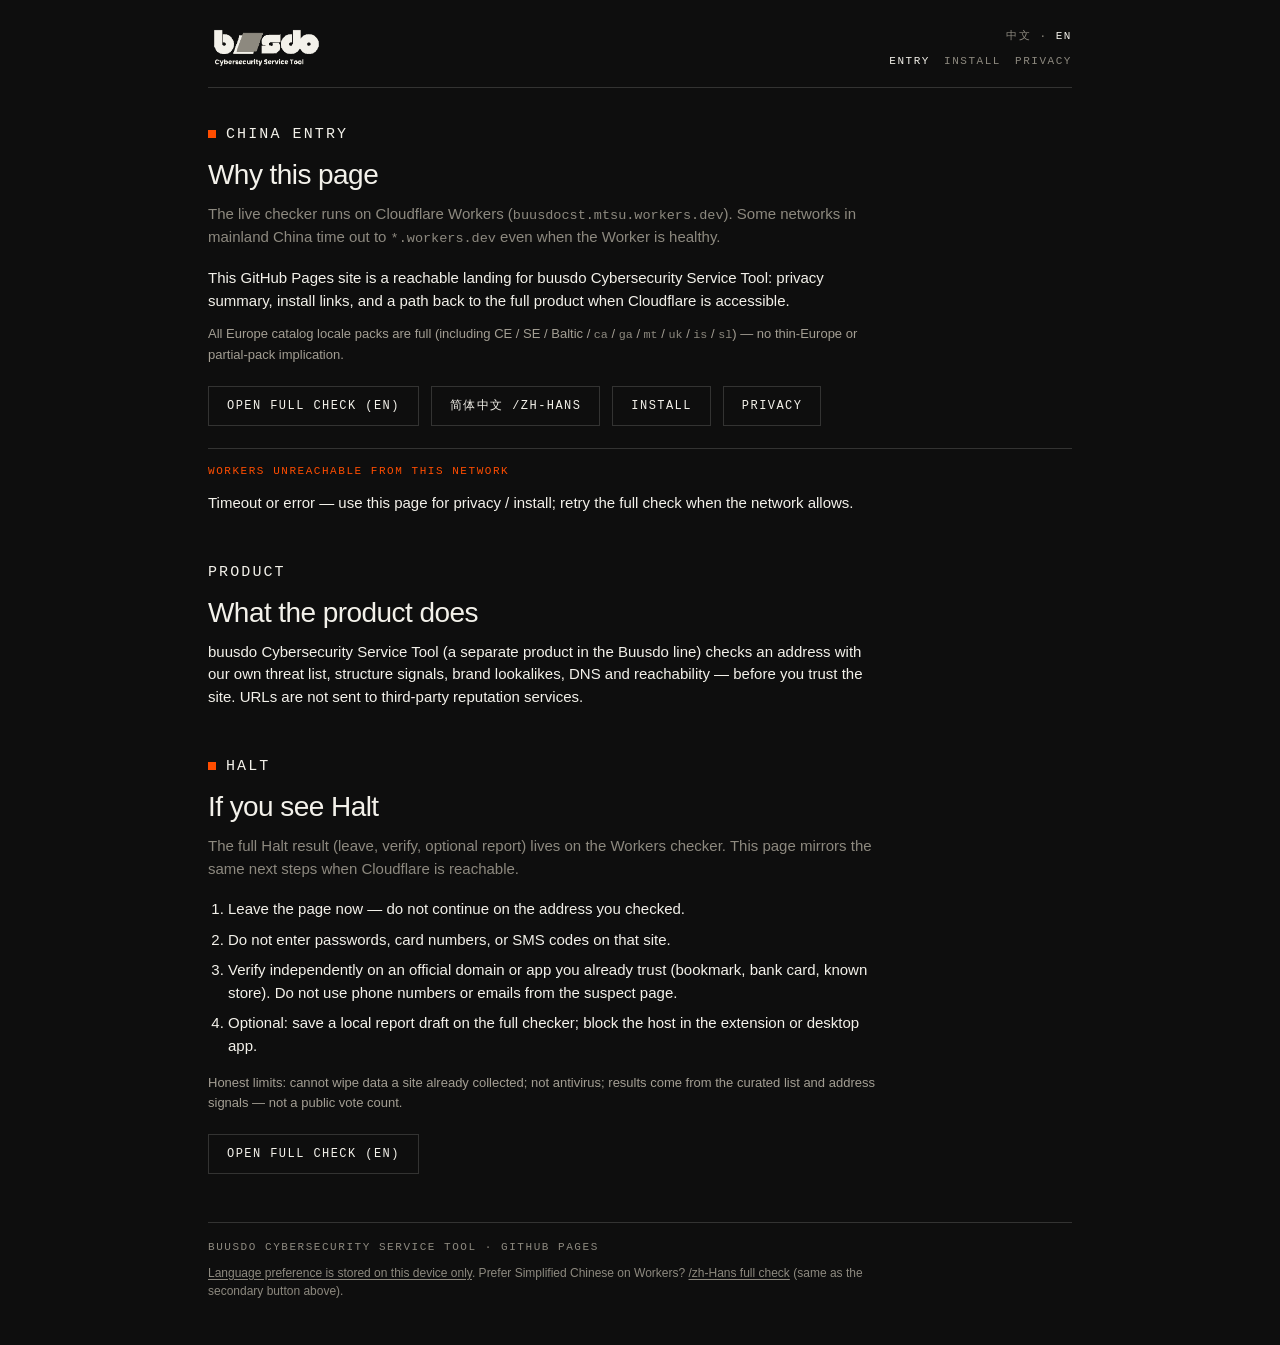
==== en.html @ 749393db "Publish China entry from buusdo-Cybersecurity-Service-Tool otas0/buusdo-Cybersecurity-Service-Tool@f" ====
<!DOCTYPE html>
<html lang="en">
  <head>
    <meta charset="UTF-8" />
    <meta name="viewport" content="width=device-width, initial-scale=1" />
    <meta
      name="description"
      content="buusdo Cybersecurity Service Tool. China-facing entry on GitHub Pages."
    />
    <title>buusdo Cybersecurity Service Tool · China entry</title>
    <link rel="icon" href="./assets/favicon.svg" type="image/svg+xml" />
    <link rel="stylesheet" href="./styles.css" />
    <script src="./lang-persist.js"></script>
  </head>
  <body>
    <main class="shell">
      <header class="top">
        <h1 class="brand-lockup">
          <a href="./en.html" aria-current="page">
            <img
              class="brand-logo"
              src="./assets/buusdo-wordmark.png"
              width="117"
              height="40"
              decoding="async"
              alt="buusdo Cybersecurity Service Tool"
            />
          </a>
        </h1>
        <div class="top-end">
          <p class="lang-switch" data-testid="china-lang-switch">
            <a href="./index.html?china_lang=zh" data-china-lang="zh">中文</a>
            ·
            <a href="./en.html?china_lang=en" data-china-lang="en" aria-current="page">EN</a>
          </p>
          <nav class="china-site-nav" aria-label="Site">
            <a href="./en.html" aria-current="page">Entry</a>
            <a href="./install-en.html">Install</a>
            <a href="./privacy-en.html">Privacy</a>
          </nav>
        </div>
      </header>

      <section class="stage">
        <p class="kicker"><span class="mark" aria-hidden="true"></span>China entry</p>
        <h2>Why this page</h2>
        <p class="lede">
          The live checker runs on Cloudflare Workers
          (<code>buusdocst.mtsu.workers.dev</code>). Some networks in mainland China
          time out to <code>*.workers.dev</code> even when the Worker is healthy.
        </p>
        <p>
          This GitHub Pages site is a reachable landing for buusdo Cybersecurity Service
          Tool: privacy summary, install links, and a path back to the full product when
          Cloudflare is accessible.
        </p>
        <p class="hint" data-testid="china-europe-packs-full">
          All Europe catalog locale packs are full (including CE / SE / Baltic /
          <code>ca</code> / <code>ga</code> / <code>mt</code> / <code>uk</code> /
          <code>is</code> / <code>sl</code>) — no thin-Europe or partial-pack implication.
        </p>
        <div class="actions">
          <a
            class="primary-button"
            data-full-check
            href="https://buusdocst.mtsu.workers.dev/en"
            rel="noreferrer"
            >Open full check (EN)</a
          >
          <a
            class="ghost-button"
            data-testid="china-workers-zh-hans"
            href="https://buusdocst.mtsu.workers.dev/zh-Hans"
            rel="noreferrer"
            >简体中文 /zh-Hans</a
          >
          <a class="ghost-button" href="./install-en.html">Install</a>
          <a class="ghost-button" href="./privacy-en.html">Privacy</a>
        </div>
        <div
          id="workers-reach"
          class="reach"
          data-state="checking"
          aria-live="polite"
        >
          <p class="reach-row">
            <span class="reach-status" data-reach-status>Checking Workers…</span>
          </p>
          <p class="reach-detail" data-reach-detail></p>
        </div>
      </section>

      <section class="stage">
        <p class="kicker">Product</p>
        <h2>What the product does</h2>
        <p>
          buusdo Cybersecurity Service Tool (a separate product in the Buusdo line) checks an address with
          our own threat list, structure signals, brand lookalikes, DNS and reachability — before you trust
          the site. URLs are not sent to third-party reputation services.
        </p>
      </section>

      <section class="stage" data-testid="china-halt-next-steps" id="halt-next-steps">
        <p class="kicker"><span class="mark" aria-hidden="true"></span>Halt</p>
        <h2>If you see Halt</h2>
        <p class="lede">
          The full Halt result (leave, verify, optional report) lives on the Workers checker.
          This page mirrors the same next steps when Cloudflare is reachable.
        </p>
        <ol class="halt-steps">
          <li>Leave the page now — do not continue on the address you checked.</li>
          <li>Do not enter passwords, card numbers, or SMS codes on that site.</li>
          <li>
            Verify independently on an official domain or app you already trust (bookmark,
            bank card, known store). Do not use phone numbers or emails from the suspect page.
          </li>
          <li>
            Optional: save a local report draft on the full checker; block the host in the
            extension or desktop app.
          </li>
        </ol>
        <p class="hint">
          Honest limits: cannot wipe data a site already collected; not antivirus; results
          come from the curated list and address signals — not a public vote count.
        </p>
        <div class="actions">
          <a
            class="primary-button"
            data-full-check
            href="https://buusdocst.mtsu.workers.dev/en"
            rel="noreferrer"
            >Open full check (EN)</a
          >
        </div>
      </section>

      <footer class="foot">
        <p>buusdo Cybersecurity Service Tool · GitHub Pages</p>
        <p class="foot-note">
          <a href="./privacy-en.html#china-lang-pref">Language preference is stored on this device only</a>.
          Prefer Simplified Chinese on Workers?
          <a data-testid="china-workers-zh-hans-footnote" href="https://buusdocst.mtsu.workers.dev/zh-Hans" rel="noreferrer"
            >/zh-Hans full check</a
          >
          (same as the secondary button above).
        </p>
      </footer>
    </main>
    <script src="./reachability.js" defer></script>
  </body>
</html>
---- styles.css ----
/**
 * China entry — same instrument language as buusdocst.mtsu.workers.dev
 * (shared/tokens.css + website shield.css shell patterns).
 */
@import "./assets/tokens.css";

* {
  box-sizing: border-box;
}

html {
  scroll-behavior: smooth;
}

body {
  margin: 0;
  min-height: 100vh;
  background: var(--bg);
  color: var(--text);
  font-family: var(--font);
  line-height: 1.5;
  -webkit-font-smoothing: antialiased;
}

a {
  color: inherit;
  text-decoration: none;
}

.shell {
  max-width: 920px;
  margin: 0 auto;
  padding: 28px 28px 48px;
}

.shell .top {
  display: flex;
  align-items: flex-start;
  justify-content: space-between;
  gap: 16px;
  padding: 0 0 18px;
  border-bottom: 1px solid var(--line);
}

.shell .top-end {
  display: flex;
  flex-direction: column;
  align-items: flex-end;
  gap: 8px;
  text-align: right;
}

.shell .china-site-nav {
  display: flex;
  flex-wrap: wrap;
  justify-content: flex-end;
  gap: 10px 14px;
  font-family: var(--mono);
  font-size: 11px;
  letter-spacing: 0.14em;
  text-transform: uppercase;
  color: var(--muted);
}

.shell .china-site-nav a {
  color: var(--muted);
  text-decoration: none;
}

.shell .china-site-nav a:hover {
  color: var(--text);
}

.shell .china-site-nav a[aria-current="page"] {
  color: var(--text);
}

.shell .brand-lockup {
  display: flex;
  align-items: center;
  margin: 0;
}

.shell .brand-lockup a {
  display: inline-flex;
  align-items: center;
  text-decoration: none;
  color: inherit;
  /* Larger hit target so logo home ≠ accidental lang switch on narrow screens */
  min-height: 44px;
  min-width: 44px;
  padding: 6px 14px 6px 0;
  margin: -6px 0;
  box-sizing: border-box;
}

.shell .brand-logo {
  display: block;
  height: 40px;
  width: auto;
  aspect-ratio: 405 / 138;
  max-width: min(220px, 55vw);
  object-fit: contain;
  object-position: left center;
  background: transparent;
  border: 0;
}

.shell .lang-switch,
.shell .nav-link,
.shell .kicker {
  font-family: var(--mono);
  font-size: 11px;
  letter-spacing: 0.14em;
  text-transform: uppercase;
  color: var(--muted);
  margin: 0;
}

.shell .lang-switch a {
  color: var(--muted);
  text-decoration: none;
}

.shell .lang-switch a:hover {
  color: var(--text);
}

.shell .lang-switch a[aria-current="page"] {
  color: var(--text);
}

.shell .stage {
  padding: 36px 0 0;
}

.shell .kicker {
  margin: 0 0 14px;
}

.shell h2 {
  margin: 0 0 12px;
  font-size: 28px;
  font-weight: 450;
  letter-spacing: -0.02em;
  line-height: 1.15;
}

.shell h3 {
  margin: 22px 0 8px;
  font-family: var(--mono);
  font-size: 11px;
  font-weight: 500;
  letter-spacing: 0.14em;
  text-transform: uppercase;
  color: var(--muted);
}

.shell .stage p,
.shell .stage li {
  margin: 0 0 12px;
  font-size: 15px;
  font-weight: 400;
  color: var(--text);
  max-width: 42rem;
}

.shell .stage p.lede {
  color: var(--muted);
  font-size: 15px;
  margin-bottom: 18px;
}

.shell .halt-steps {
  margin: 0 0 16px;
  padding-left: 1.25rem;
  max-width: 42rem;
}

.shell .halt-steps li {
  margin: 0 0 8px;
}

.shell .stage p.hint {
  /* Explicit AA hex (≥4.5:1 on --bg #0e0e0e); matches desktop .hint */
  color: #a39e93;
  font-size: 13px;
  max-width: 42rem;
}

.shell .hint-dismiss {
  margin-left: 0.5rem;
  padding: 0;
  border: 0;
  background: transparent;
  color: #a39e93;
  font: inherit;
  text-decoration: underline;
  text-underline-offset: 2px;
  cursor: pointer;
}

.shell .hint-dismiss:hover,
.shell .hint-dismiss:focus-visible {
  color: var(--text);
}

.shell .muted {
  color: var(--muted);
  font-size: 13px;
}

.shell a.inline {
  color: var(--text);
  text-decoration: underline;
  text-decoration-color: var(--line);
  text-underline-offset: 3px;
}

.shell a.inline:hover {
  color: var(--halt);
  text-decoration-color: var(--halt);
}

.shell code {
  font-family: var(--mono);
  font-size: 0.9em;
  color: var(--muted);
}

.shell ul.plain {
  margin: 0;
  padding: 0;
  list-style: none;
}

.shell ul.plain li {
  margin: 0;
  padding: 14px 0;
  border-top: 1px solid var(--line);
}

.shell ul.plain li:last-child {
  border-bottom: 1px solid var(--line);
}

.shell .actions {
  display: flex;
  flex-wrap: wrap;
  gap: 12px;
  margin-top: 22px;
}

.shell .primary-button {
  display: inline-flex;
  align-items: center;
  justify-content: center;
  min-height: 40px;
  border: 0;
  border-radius: 0;
  padding: 0 18px;
  background: var(--halt);
  color: var(--bg);
  font-family: var(--mono);
  font-size: 12px;
  letter-spacing: 0.12em;
  text-transform: uppercase;
  text-decoration: none;
  cursor: pointer;
}

.shell .primary-button:hover {
  background: var(--text);
  color: var(--bg);
}

.shell .primary-button.is-disabled,
.shell a.primary-button.is-disabled {
  opacity: 0.45;
  pointer-events: none;
  cursor: not-allowed;
}

.shell .ghost-button {
  display: inline-flex;
  align-items: center;
  justify-content: center;
  min-height: 40px;
  border: 1px solid var(--line);
  border-radius: 0;
  padding: 0 18px;
  background: transparent;
  color: var(--text);
  font-family: var(--mono);
  font-size: 12px;
  letter-spacing: 0.12em;
  text-transform: uppercase;
  text-decoration: none;
}

.shell .ghost-button:hover {
  border-color: var(--halt);
  color: var(--halt);
}

.shell .mark {
  display: inline-block;
  width: 8px;
  height: 8px;
  margin-right: 10px;
  vertical-align: middle;
  background: var(--halt);
  border: 1px solid var(--halt);
}

.shell .reach {
  margin-top: 22px;
  padding: 14px 0 0;
  border-top: 1px solid var(--line);
}

.shell .reach-row {
  display: flex;
  flex-wrap: wrap;
  align-items: baseline;
  gap: 10px 16px;
  margin: 0;
}

.shell .reach-status {
  font-family: var(--mono);
  font-size: 11px;
  letter-spacing: 0.14em;
  text-transform: uppercase;
  color: var(--muted);
}

.shell .reach[data-state="soft-fail"] .reach-status {
  color: #d4a574; /* caution — reachable but wrong service */
}

.shell .reach[data-state="ok"] .reach-status {
  color: var(--text);
}

.shell .reach[data-state="fail"] .reach-status {
  color: var(--halt);
}

.shell .reach-detail {
  margin: 6px 0 0;
  font-size: 13px;
  color: var(--muted);
  max-width: 42rem;
}

.shell .foot {
  margin-top: 48px;
  padding-top: 16px;
  border-top: 1px solid var(--line);
}

.shell .foot > p:first-child {
  margin: 0;
  font-family: var(--mono);
  font-size: 11px;
  letter-spacing: 0.14em;
  text-transform: uppercase;
  color: var(--muted);
}

.shell .foot-note {
  margin: 8px 0 0;
  font-family: var(--sans, "Helvetica Neue", Helvetica, Arial, sans-serif);
  font-size: 12px;
  letter-spacing: 0;
  text-transform: none;
  color: var(--muted);
  max-width: 42rem;
}

.shell .foot-note a {
  color: var(--muted);
  text-decoration: underline;
  text-underline-offset: 2px;
}

.shell .foot-note a:hover {
  color: var(--text);
}

@media (max-width: 640px) {
  .shell {
    padding: 22px 18px 40px;
  }

  .shell .top {
    gap: 16px 20px;
  }

  .shell .brand-lockup {
    flex: 1 1 auto;
    min-width: 0;
    padding-right: 8px;
  }

  .shell .brand-lockup a {
    min-height: 48px;
    padding-right: 20px;
    margin-right: 4px;
  }

  .shell .top-end {
    flex: 0 1 auto;
    max-width: calc(100% - 12px);
    row-gap: 10px;
  }

  .shell .brand-logo {
    height: 40px;
    max-width: min(200px, 58vw);
  }

  .shell h2 {
    font-size: 22px;
  }

  .shell .actions {
    flex-direction: column;
    align-items: stretch;
  }
}
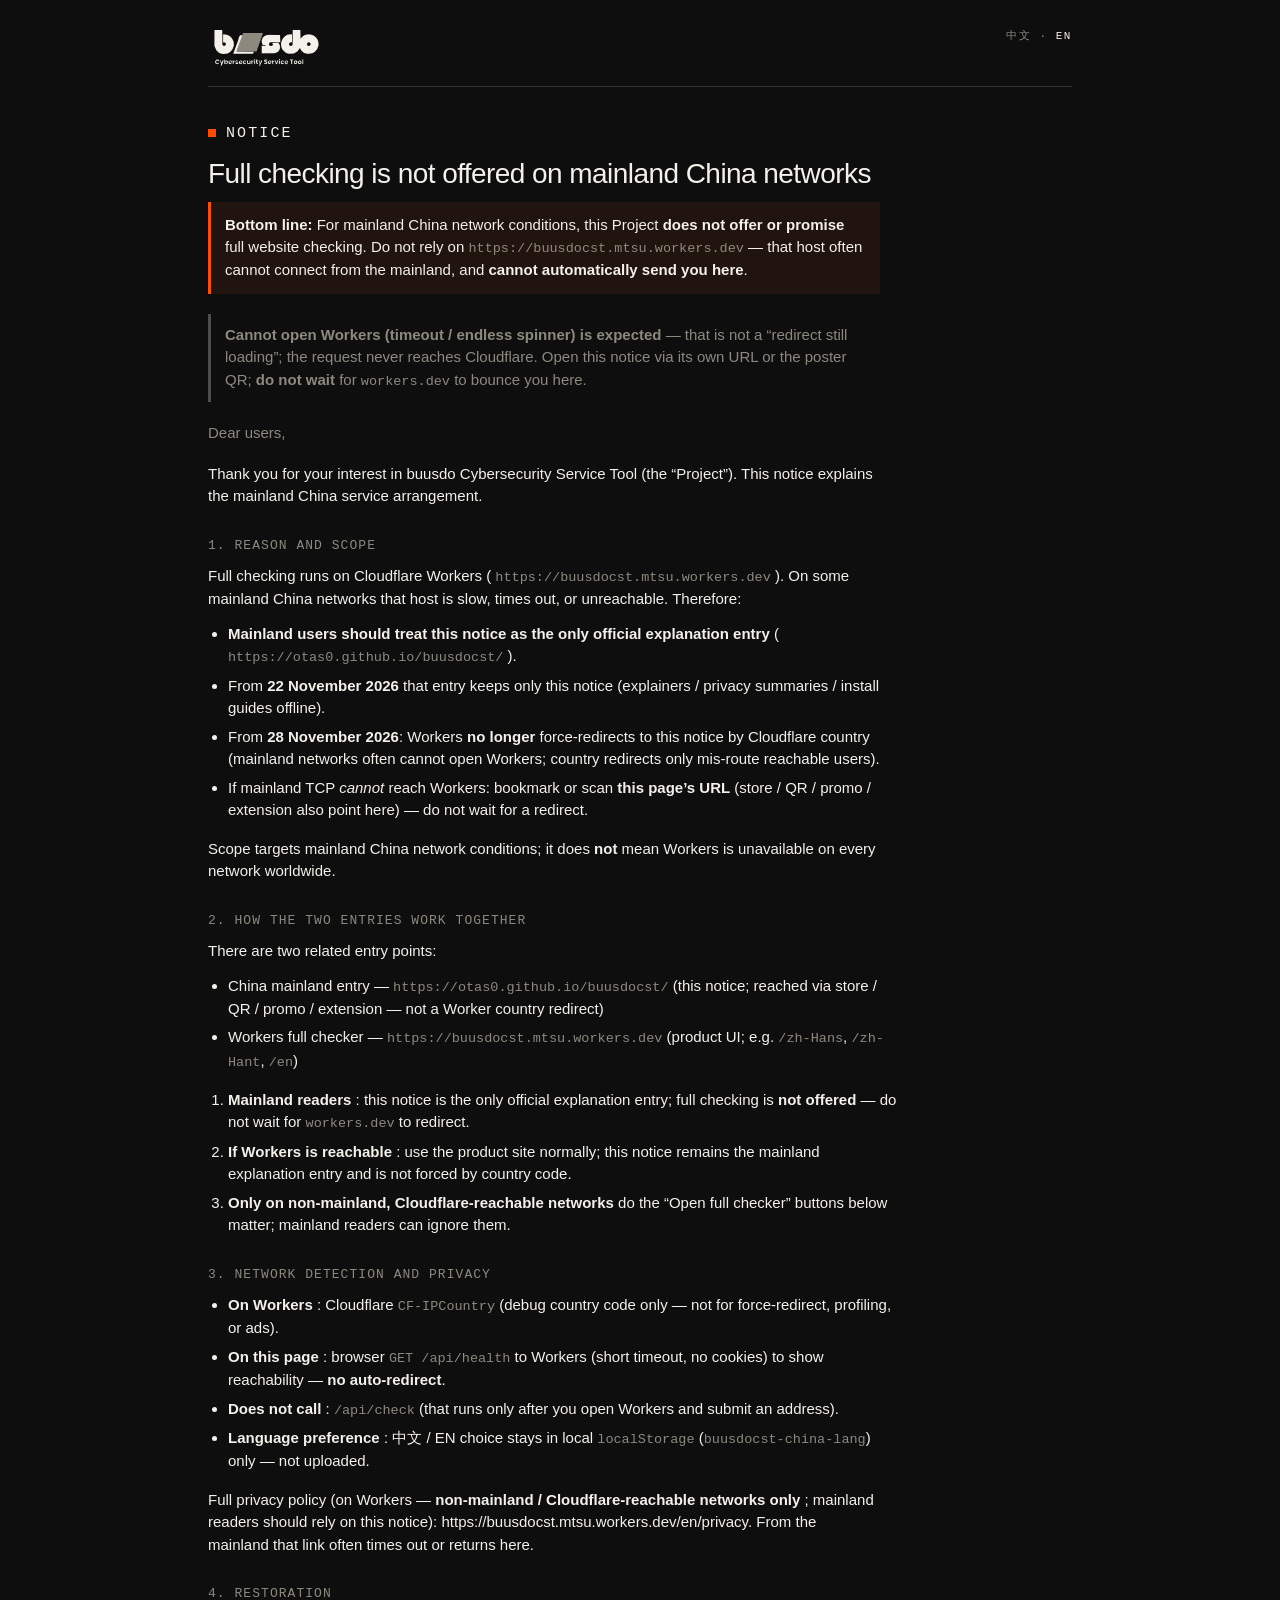
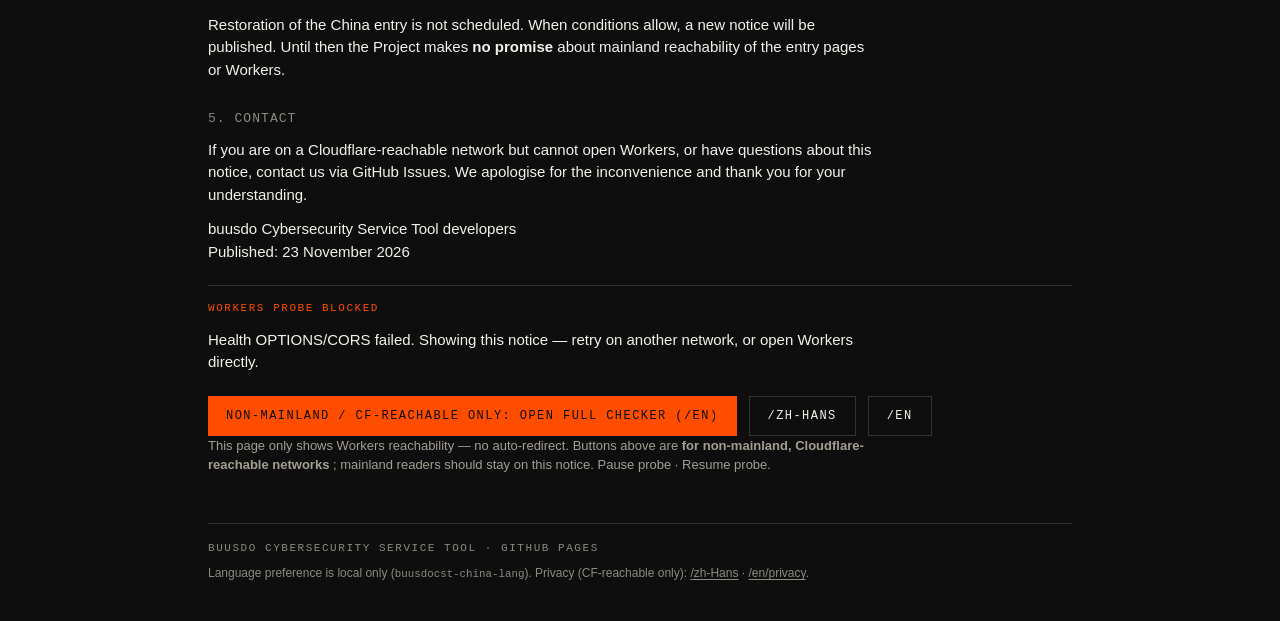
==== commit 0b47f484: "Publish China entry from buusdo-Cybersecurity-Service-Tool otas0/buusdo-Cybersecurity-Service-Tool@d" ====
--- a/en.html
+++ b/en.html
@@ -5,21 +5,25 @@
     <meta name="viewport" content="width=device-width, initial-scale=1" />
     <meta
       name="description"
-      content="buusdo Cybersecurity Service Tool. China-facing entry on GitHub Pages."
+      content="buusdo Cybersecurity Service Tool: full checking is not offered on mainland China networks. Read this notice; do not wait for workers.dev to redirect."
     />
-    <title>buusdo Cybersecurity Service Tool · China entry</title>
+    <title>Mainland service not offered · Notice · buusdo Cybersecurity Service Tool</title>
     <link rel="icon" href="./assets/favicon.svg" type="image/svg+xml" />
     <link rel="stylesheet" href="./styles.css" />
     <script src="./lang-persist.js"></script>
+    <script src="./region-redirect.js"></script>
   </head>
   <body>
-    <main class="shell">
+    <main class="shell" data-testid="china-notice">
       <header class="top">
         <h1 class="brand-lockup">
           <a href="./en.html" aria-current="page">
             <img
               class="brand-logo"
-              src="./assets/buusdo-wordmark.png"
+              data-brand-wordmark="1"
+              data-src-dark="./assets/buusdo-wordmark.svg"
+              data-src-light="./assets/buusdo-wordmark-on-light.svg"
+              src="./assets/buusdo-wordmark.svg"
               width="117"
               height="40"
               decoding="async"
@@ -33,119 +37,249 @@
             ·
             <a href="./en.html?china_lang=en" data-china-lang="en" aria-current="page">EN</a>
           </p>
-          <nav class="china-site-nav" aria-label="Site">
-            <a href="./en.html" aria-current="page">Entry</a>
-            <a href="./install-en.html">Install</a>
-            <a href="./privacy-en.html">Privacy</a>
-          </nav>
         </div>
       </header>
 
-      <section class="stage">
-        <p class="kicker"><span class="mark" aria-hidden="true"></span>China entry</p>
-        <h2>Why this page</h2>
-        <p class="lede">
-          The live checker runs on Cloudflare Workers
-          (<code>buusdocst.mtsu.workers.dev</code>). Some networks in mainland China
-          time out to <code>*.workers.dev</code> even when the Worker is healthy.
-        </p>
-        <p>
-          This GitHub Pages site is a reachable landing for buusdo Cybersecurity Service
-          Tool: privacy summary, install links, and a path back to the full product when
-          Cloudflare is accessible.
-        </p>
-        <p class="hint" data-testid="china-europe-packs-full">
-          All Europe catalog locale packs are full (including CE / SE / Baltic /
-          <code>ca</code> / <code>ga</code> / <code>mt</code> / <code>uk</code> /
-          <code>is</code> / <code>sl</code>) — no thin-Europe or partial-pack implication.
-        </p>
-        <div class="actions">
-          <a
-            class="primary-button"
-            data-full-check
-            href="https://buusdocst.mtsu.workers.dev/en"
+      <article class="stage notice">
+        <p class="kicker"><span class="mark" aria-hidden="true"></span>Notice</p>
+        <h2 data-testid="china-notice-title">
+          Full checking is not offered on mainland China networks
+        </h2>
+
+        <p
+          class="lede notice-status"
+          data-testid="china-notice-service-closed"
+          role="status"
+        >
+          <strong>Bottom line:</strong>
+          For mainland China network conditions, this Project
+          <strong>does not offer or promise</strong>
+          full website checking. Do not rely on
+          <code>https://buusdocst.mtsu.workers.dev</code>
+          — that host often cannot connect from the mainland, and
+          <strong>cannot automatically send you here</strong>.
+        </p>
+
+        <p class="lede notice-top-tip" data-testid="china-notice-workers-unreachable-ok">
+          <strong>Cannot open Workers (timeout / endless spinner) is expected</strong>
+          — that is not a “redirect still loading”; the request never reaches Cloudflare.
+          Open this notice via its own URL or the poster QR;
+          <strong>do not wait</strong> for
+          <code>workers.dev</code>
+          to bounce you here.
+        </p>
+
+        <p class="lede">Dear users,</p>
+        <p>
+          Thank you for your interest in buusdo Cybersecurity Service Tool (the “Project”). This
+          notice explains the mainland China service arrangement.
+        </p>
+
+        <h3>1. Reason and scope</h3>
+        <p>
+          Full checking runs on Cloudflare Workers (
+          <code>https://buusdocst.mtsu.workers.dev</code>
+          ). On some mainland China networks that host is slow, times out, or unreachable.
+          Therefore:
+        </p>
+        <ul>
+          <li>
+            <strong>Mainland users should treat this notice as the only official explanation
+            entry</strong>
+            (
+            <code>https://otas0.github.io/buusdocst/</code>
+            ).
+          </li>
+          <li>
+            From
+            <strong>22 November 2026</strong>
+            that entry keeps only this notice (explainers / privacy summaries / install guides
+            offline).
+          </li>
+          <li>
+            From
+            <strong>28 November 2026</strong>:
+            Workers
+            <strong>no longer</strong>
+            force-redirects to this notice by Cloudflare country (mainland networks often cannot open Workers; country redirects only mis-route reachable users).
+          </li>
+          <li>
+            If mainland TCP
+            <em>cannot</em>
+            reach Workers: bookmark or scan
+            <strong>this page’s URL</strong>
+            (store / QR / promo / extension also point here) — do not wait for a redirect.
+          </li>
+        </ul>
+        <p>
+          Scope targets mainland China network conditions; it does
+          <strong>not</strong>
+          mean Workers is unavailable on every network worldwide.
+        </p>
+
+        <h3>2. How the two entries work together</h3>
+        <p>There are two related entry points:</p>
+        <ul>
+          <li>
+            China mainland entry —
+            <code>https://otas0.github.io/buusdocst/</code>
+            (this notice; reached via store / QR / promo / extension — not a Worker country redirect)
+          </li>
+          <li>
+            Workers full checker —
+            <code>https://buusdocst.mtsu.workers.dev</code>
+            (product UI; e.g.
+            <code>/zh-Hans</code>, <code>/zh-Hant</code>, <code>/en</code>)
+          </li>
+        </ul>
+        <ol>
+          <li>
+            <strong>Mainland readers</strong>
+            : this notice is the only official explanation entry; full checking is
+            <strong>not offered</strong>
+            — do not wait for
+            <code>workers.dev</code>
+            to redirect.
+          </li>
+          <li>
+            <strong>If Workers is reachable</strong>
+            : use the product site normally; this notice remains the mainland explanation entry and is not forced by country code.
+          </li>
+          <li>
+            <strong>Only on non-mainland, Cloudflare-reachable networks</strong>
+            do the “Open full checker” buttons below matter; mainland readers can ignore them.
+          </li>
+        </ol>
+
+        <h3>3. Network detection and privacy</h3>
+        <ul>
+          <li>
+            <strong>On Workers</strong>
+            : Cloudflare
+            <code>CF-IPCountry</code>
+            (debug country code only — not for force-redirect, profiling, or ads).
+          </li>
+          <li>
+            <strong>On this page</strong>
+            : browser
+            <code>GET /api/health</code>
+            to Workers (short timeout, no cookies) to show reachability —
+            <strong>no auto-redirect</strong>.
+          </li>
+          <li>
+            <strong>Does not call</strong>
+            : <code>/api/check</code>
+            (that runs only after you open Workers and submit an address).
+          </li>
+          <li>
+            <strong>Language preference</strong>
+            : 中文 / EN choice stays in local
+            <code>localStorage</code>
+            (<code>buusdocst-china-lang</code>) only — not uploaded.
+          </li>
+        </ul>
+        <p>
+          Full privacy policy (on Workers —
+          <strong>non-mainland / Cloudflare-reachable networks only</strong>
+          ; mainland readers should rely on this notice):
+          <a
+            href="https://buusdocst.mtsu.workers.dev/en/privacy"
+            rel="noopener noreferrer"
+            data-testid="china-notice-privacy-link"
+            >https://buusdocst.mtsu.workers.dev/en/privacy</a
+          >.
+          From the mainland that link often times out or returns here.
+        </p>
+
+        <h3>4. Restoration</h3>
+        <p>
+          Restoration of the China entry is not scheduled. When conditions allow, a new notice
+          will be published. Until then the Project makes
+          <strong>no promise</strong>
+          about mainland reachability of the entry pages or Workers.
+        </p>
+
+        <h3>5. Contact</h3>
+        <p>
+          If you are on a Cloudflare-reachable network but cannot open Workers, or have questions
+          about this notice, contact us via
+          <a
+            href="https://github.com/otas0/buusdo-Cybersecurity-Service-Tool/issues"
             rel="noreferrer"
-            >Open full check (EN)</a
-          >
-          <a
-            class="ghost-button"
-            data-testid="china-workers-zh-hans"
-            href="https://buusdocst.mtsu.workers.dev/zh-Hans"
-            rel="noreferrer"
-            >简体中文 /zh-Hans</a
-          >
-          <a class="ghost-button" href="./install-en.html">Install</a>
-          <a class="ghost-button" href="./privacy-en.html">Privacy</a>
-        </div>
+            >GitHub Issues</a
+          >. We apologise for the inconvenience and thank you for your understanding.
+        </p>
+        <p class="notice-sign">
+          buusdo Cybersecurity Service Tool developers<br />
+          Published: 23 November 2026
+        </p>
+
         <div
           id="workers-reach"
           class="reach"
           data-state="checking"
+          role="status"
           aria-live="polite"
+          aria-atomic="true"
+          aria-busy="true"
+          data-testid="china-workers-reach"
         >
           <p class="reach-row">
             <span class="reach-status" data-reach-status>Checking Workers…</span>
           </p>
           <p class="reach-detail" data-reach-detail></p>
         </div>
-      </section>
-
-      <section class="stage">
-        <p class="kicker">Product</p>
-        <h2>What the product does</h2>
-        <p>
-          buusdo Cybersecurity Service Tool (a separate product in the Buusdo line) checks an address with
-          our own threat list, structure signals, brand lookalikes, DNS and reachability — before you trust
-          the site. URLs are not sent to third-party reputation services.
-        </p>
-      </section>
-
-      <section class="stage" data-testid="china-halt-next-steps" id="halt-next-steps">
-        <p class="kicker"><span class="mark" aria-hidden="true"></span>Halt</p>
-        <h2>If you see Halt</h2>
-        <p class="lede">
-          The full Halt result (leave, verify, optional report) lives on the Workers checker.
-          This page mirrors the same next steps when Cloudflare is reachable.
-        </p>
-        <ol class="halt-steps">
-          <li>Leave the page now — do not continue on the address you checked.</li>
-          <li>Do not enter passwords, card numbers, or SMS codes on that site.</li>
-          <li>
-            Verify independently on an official domain or app you already trust (bookmark,
-            bank card, known store). Do not use phone numbers or emails from the suspect page.
-          </li>
-          <li>
-            Optional: save a local report draft on the full checker; block the host in the
-            extension or desktop app.
-          </li>
-        </ol>
-        <p class="hint">
-          Honest limits: cannot wipe data a site already collected; not antivirus; results
-          come from the curated list and address signals — not a public vote count.
-        </p>
+
         <div class="actions">
           <a
             class="primary-button"
+            data-testid="china-workers-entry"
             data-full-check
             href="https://buusdocst.mtsu.workers.dev/en"
             rel="noreferrer"
-            >Open full check (EN)</a
+            >Non-mainland / CF-reachable only: open full checker (/en)</a
+          >
+          <a
+            class="ghost-button"
+            data-testid="china-workers-zh-hans"
+            href="https://buusdocst.mtsu.workers.dev/zh-Hans"
+            rel="noreferrer"
+            >/zh-Hans</a
+          >
+          <a class="ghost-button" href="https://buusdocst.mtsu.workers.dev/en" rel="noreferrer"
+            >/en</a
           >
         </div>
-      </section>
+        <p class="hint" data-testid="china-region-redirect-hint">
+          This page only shows Workers reachability — no auto-redirect. Buttons above are
+          <strong>for non-mainland, Cloudflare-reachable networks</strong>
+          ; mainland readers should stay on this notice.
+          <a href="./en.html?china_stay=1" data-testid="china-stay-link">Pause probe</a>
+          ·
+          <a href="./en.html?china_stay=0" data-testid="china-stay-clear">Resume probe</a>.
+        </p>
+      </article>
 
       <footer class="foot">
         <p>buusdo Cybersecurity Service Tool · GitHub Pages</p>
-        <p class="foot-note">
-          <a href="./privacy-en.html#china-lang-pref">Language preference is stored on this device only</a>.
-          Prefer Simplified Chinese on Workers?
-          <a data-testid="china-workers-zh-hans-footnote" href="https://buusdocst.mtsu.workers.dev/zh-Hans" rel="noreferrer"
-            >/zh-Hans full check</a
-          >
-          (same as the secondary button above).
+        <p class="foot-note" id="china-lang-pref">
+          Language preference is local only (<code>buusdocst-china-lang</code>). Privacy
+          (CF-reachable only):
+          <a
+            data-testid="china-workers-zh-hans-footnote"
+            href="https://buusdocst.mtsu.workers.dev/zh-Hans"
+            rel="noopener noreferrer"
+            >/zh-Hans</a
+          >
+          ·
+          <a
+            href="https://buusdocst.mtsu.workers.dev/en/privacy"
+            rel="noopener noreferrer"
+            data-testid="china-notice-privacy-footer"
+            >/en/privacy</a
+          >.
         </p>
       </footer>
     </main>
-    <script src="./reachability.js" defer></script>
   </body>
 </html>
--- a/styles.css
+++ b/styles.css
@@ -104,7 +104,10 @@
   object-position: left center;
   background: transparent;
   border: 0;
-}
+  image-rendering: auto;
+}
+
+/* Single wordmark SVG — no dual-img CSS hide. */
 
 .shell .lang-switch,
 .shell .nav-link,
@@ -169,6 +172,22 @@
   color: var(--muted);
   font-size: 15px;
   margin-bottom: 18px;
+}
+
+.shell .stage p.lede.notice-status {
+  color: var(--text);
+  border-left: 3px solid var(--halt, #ff4d00);
+  padding: 12px 14px;
+  margin: 0 0 20px;
+  background: rgba(255, 77, 0, 0.08);
+  max-width: 42rem;
+}
+
+.shell .stage p.lede.notice-top-tip {
+  border-left: 3px solid rgba(243, 241, 234, 0.28);
+  padding: 10px 14px;
+  margin: 0 0 20px;
+  max-width: 42rem;
 }
 
 .shell .halt-steps {
@@ -335,6 +354,10 @@
   color: var(--muted);
 }
 
+.shell .reach[data-state="checking"] .reach-status {
+  color: var(--muted);
+}
+
 .shell .reach[data-state="soft-fail"] .reach-status {
   color: #d4a574; /* caution — reachable but wrong service */
 }
@@ -345,6 +368,10 @@
 
 .shell .reach[data-state="fail"] .reach-status {
   color: var(--halt);
+}
+
+.shell .reach[data-state="stay"] .reach-status {
+  color: var(--muted);
 }
 
 .shell .reach-detail {
@@ -352,6 +379,22 @@
   font-size: 13px;
   color: var(--muted);
   max-width: 42rem;
+}
+
+.shell .reach-anyway {
+  display: inline-block;
+  margin-top: 10px;
+  font-family: var(--mono);
+  font-size: 11px;
+  letter-spacing: 0.08em;
+  text-transform: uppercase;
+  color: var(--text);
+  text-decoration: underline;
+  text-underline-offset: 3px;
+}
+
+.shell .reach-anyway:hover {
+  color: var(--halt);
 }
 
 .shell .foot {
@@ -430,3 +473,29 @@
     align-items: stretch;
   }
 }
+
+/* Suspension notice (sole China Pages content) */
+.shell .notice h3 {
+  margin: 28px 0 10px;
+  font-family: var(--mono);
+  font-size: 13px;
+  letter-spacing: 0.08em;
+  text-transform: uppercase;
+  color: var(--muted);
+}
+
+.shell .notice ul,
+.shell .notice ol {
+  margin: 0 0 16px;
+  padding-left: 1.25rem;
+}
+
+.shell .notice li {
+  margin: 6px 0;
+}
+
+.shell .notice-sign {
+  margin-top: 24px;
+  color: var(--muted);
+  font-size: 14px;
+}
